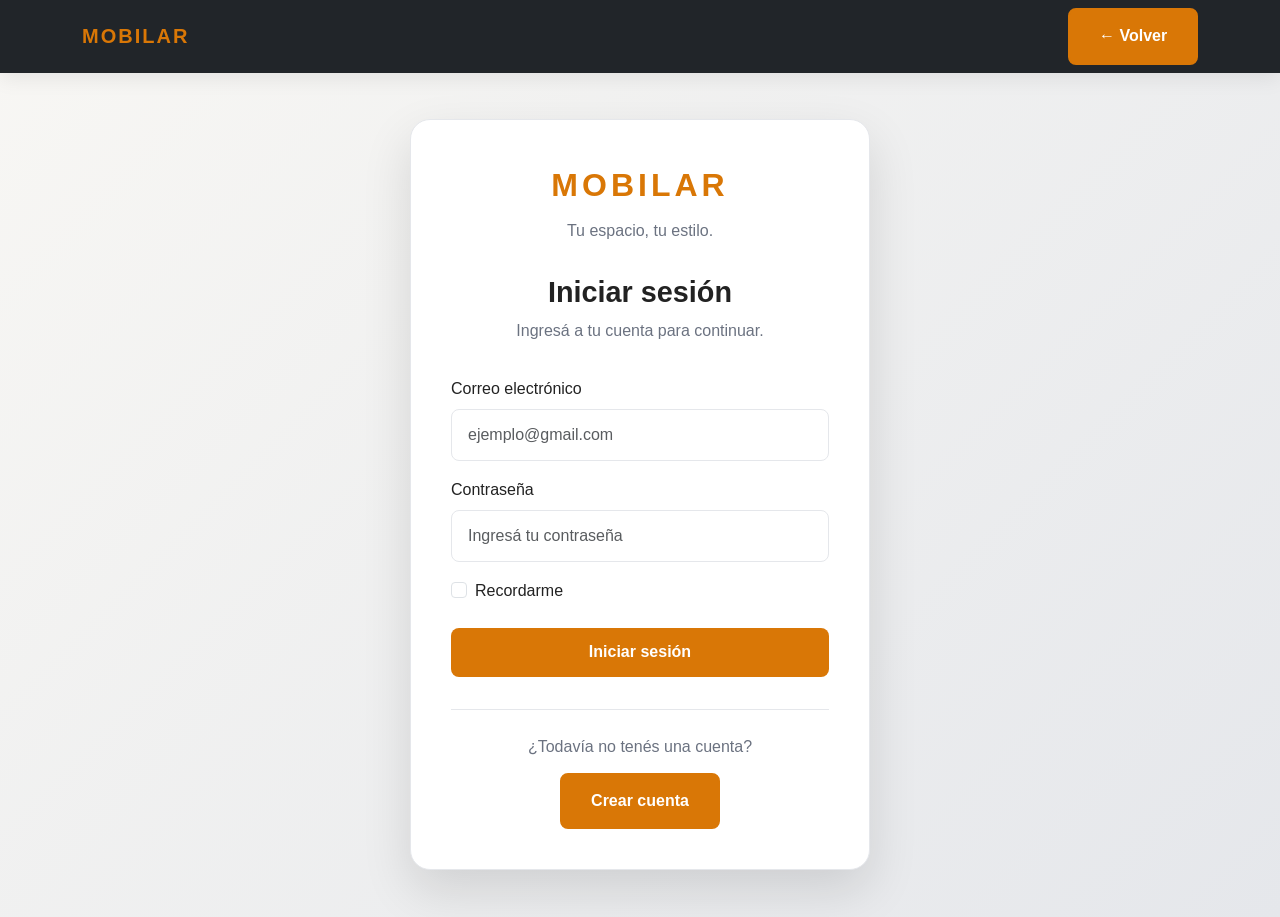
==== cuenta.html @ 986f9ce6 "FIX y funcionalidad de inicio de sesión" ====
<!DOCTYPE html>
<html lang="es">

<head>

    <meta charset="UTF-8">

    <meta
        name="viewport"
        content="width=device-width, initial-scale=1.0"
    >

    <meta
        name="description"
        content="Mi cuenta | Mobilar"
    >

    <title>Mi cuenta | Mobilar</title>

    <link
        rel="icon"
        type="image/png"
        href="img/mobicon.png"
    >

    <link
        href="https://cdn.jsdelivr.net/npm/bootstrap@5.3.3/dist/css/bootstrap.min.css"
        rel="stylesheet"
    >

    <link
        rel="stylesheet"
        href="style.css"
    >

</head>


<body>


    <!-- NAVBAR -->

    <nav class="navbar navbar-dark bg-dark">

        <div class="container">

            <a
                href="index.html"
                class="navbar-brand fw-bold"
            >
                MOBILAR
            </a>

            <a
                href="index.html"
                class="btn btn-outline-light"
            >
                ← Volver
            </a>

        </div>

    </nav>


    <!-- MI CUENTA -->

    <main class="container py-5">

        <div class="row justify-content-center">

            <div class="col-md-8 col-lg-6">

                <div class="card shadow">

                    <div class="card-body p-4">


                        <!-- ENCABEZADO -->

                        <div class="text-center mb-4">

                            <div
                                class="fs-1 mb-2"
                            >
                                👤
                            </div>

                            <h1 class="h3 fw-bold">
                                Mi cuenta
                            </h1>

                            <p
                                class="text-secondary"
                                id="saludo-usuario"
                            >
                                Cargando usuario...
                            </p>

                        </div>


                        <!-- DATOS DEL USUARIO -->

                        <div class="border rounded p-3 mb-4">

                            <h2 class="h5 fw-bold mb-3">
                                Datos de la cuenta
                            </h2>

                            <p class="mb-2">

                                <strong>
                                    Nombre:
                                </strong>

                                <span id="cuenta-nombre">
                                    -
                                </span>

                            </p>

                            <p class="mb-0">

                                <strong>
                                    Correo:
                                </strong>

                                <span id="cuenta-email">
                                    -
                                </span>

                            </p>

                        </div>


                        <!-- CARRITO -->

                        <div class="border rounded p-3 mb-4">

                            <h2 class="h5 fw-bold mb-3">
                                🛒 Mi carrito
                            </h2>

                            <p class="mb-2">

                                <strong>
                                    Productos:
                                </strong>

                                <span id="cuenta-cantidad-carrito">
                                    0
                                </span>

                            </p>

                            <p class="mb-0">

                                <strong>
                                    Total:
                                </strong>

                                <span id="cuenta-total-carrito">
                                    $0
                                </span>

                            </p>

                        </div>


                        <!-- BOTONES -->

                        <div class="d-grid gap-2">

                            <a
                                href="index.html"
                                class="btn btn-warning"
                            >
                                🛒 Ver productos
                            </a>

                            <button
                                type="button"
                                id="cuenta-cerrar-sesion"
                                class="btn btn-outline-danger"
                            >
                                🚪 Cerrar sesión
                            </button>

                        </div>


                        <!-- MENSAJE -->

                        <div
                            id="mensaje-cuenta"
                            class="alert d-none mt-4"
                            role="alert"
                        ></div>


                    </div>

                </div>

            </div>

        </div>

    </main>


    <script src="script.js"></script>

</body>

</html>
---- style.css ----
/*  VARIABLES  */

:root {


--color-primary: #1f2937;
--color-primary-dark: #111827;
--color-secondary: #d97706;
--color-secondary-light: #f59e0b;

--color-background: #f8f7f4;
--color-white: #ffffff;
--color-text: #222222;
--color-text-light: #6b7280;

--color-border: #e5e7eb;

--spacing-xs: 0.5rem;
--spacing-sm: 1rem;
--spacing-md: 1.5rem;
--spacing-lg: 2rem;
--spacing-xl: 4rem;

--border-radius: 12px;
--border-radius-large: 20px;

--shadow: 0 5px 20px rgba(0, 0, 0, 0.08);
--shadow-hover: 0 10px 30px rgba(0, 0, 0, 0.14);

--transition: 0.3s ease;


}

/*  RESET  */

* {
  margin: 0;
  padding: 0;
  box-sizing: border-box;
  }

html {
scroll-behavior: smooth;
}

body {
font-family: Arial, Helvetica, sans-serif;
background-color: var(--color-background);
color: var(--color-text);
line-height: 1.6;
}

a {
text-decoration: none;
color: inherit;
}

ul {
list-style: none;
}

img {
max-width: 100%;
display: block;
}

/* ==================== HEADER ==================== */

.header {
width: 100%;
background-color: var(--color-white);
border-bottom: 1px solid var(--color-border);
position: sticky;
top: 0;
z-index: 1000;
}

/*
.navbar {
width: 90%;
max-width: 1200px;
min-height: 75px;
margin: 0 auto;


display: flex;
align-items: center;
justify-content: space-between;
gap: var(--spacing-md);


}
*/

.logo {
font-size: 1.5rem;
font-weight: 800;
letter-spacing: 2px;
color: var(--color-primary);
}

.nav-links {
display: flex;
align-items: center;
gap: 1.5rem;
}

.nav-links a {
font-size: 0.95rem;
font-weight: 600;
transition: var(--transition);
}

.nav-links a:hover {
color: var(--color-secondary);
}

.cart {
padding: 0.6rem 1rem;
background-color: var(--color-primary);
color: var(--color-white);
border-radius: 8px;
transition: var(--transition);
}

.cart:hover {
background-color: var(--color-secondary);
}


/*  HERO  */

.hero {
width: 90%;
max-width: 1200px;
min-height: 80vh;
margin: 0 auto;

display: flex;
align-items: center;
justify-content: space-between;
gap: 4rem;


}

.hero-content {
flex: 1;
}

.hero-subtitle,
.section-subtitle {
color: var(--color-secondary);
font-size: 0.85rem;
font-weight: 800;
letter-spacing: 2px;
margin-bottom: var(--spacing-sm);
}

.hero h1 {
font-size: clamp(3rem, 6vw, 5.5rem);
line-height: 1.05;
color: var(--color-primary-dark);
margin-bottom: var(--spacing-md);
}

.hero-description {
max-width: 500px;
color: var(--color-text-light);
font-size: 1.1rem;
margin-bottom: var(--spacing-lg);
}

.hero-image {
flex: 1;
display: flex;
justify-content: center;
}

.hero-placeholder {
width: 100%;
max-width: 500px;
height: 500px;


display: flex;
align-items: center;
justify-content: center;

background: linear-gradient(
    135deg,
    #e5e7eb,
    #d1d5db
);

border-radius: var(--border-radius-large);

color: var(--color-primary);
font-size: 2rem;
font-weight: 800;
letter-spacing: 4px;

box-shadow: var(--shadow);


}

/*  BOTONES  */

.btn {
display: inline-block;


padding: 0.9rem 1.8rem;

background-color: var(--color-secondary);
color: var(--color-white);

border: 2px solid var(--color-secondary);
border-radius: 8px;

font-weight: 700;

transition: var(--transition);


}

.btn:hover {
background-color: var(--color-primary);
border-color: var(--color-primary);
transform: translateY(-2px);
}

.btn-light {
background-color: var(--color-white);
color: var(--color-primary);
border-color: var(--color-white);
}

.btn-light:hover {
background-color: transparent;
color: var(--color-white);
}

/*  SECCIONES  */

.section {
width: 90%;
max-width: 1200px;
margin: 0 auto;
padding: var(--spacing-xl) 0;
}

.section-header {
text-align: center;
max-width: 700px;
margin: 0 auto 3rem;
}

.section-header h2 {
font-size: 2.5rem;
color: var(--color-primary-dark);
margin-bottom: var(--spacing-sm);
}

.section-header > p:last-child {
color: var(--color-text-light);
}

/*  CATEGORÍAS  */

.categories {
display: flex;
gap: var(--spacing-md);
flex-wrap: wrap;
}

.category-card {
flex: 1 1 240px;


padding: var(--spacing-lg);

background-color: var(--color-white);
border: 1px solid var(--color-border);
border-radius: var(--border-radius);

box-shadow: var(--shadow);

transition: var(--transition);


}

.category-card:hover {
transform: translateY(-5px);
box-shadow: var(--shadow-hover);
}

.category-icon {
font-size: 3rem;
margin-bottom: var(--spacing-sm);
}

.category-card h3 {
font-size: 1.3rem;
margin-bottom: var(--spacing-xs);
}

.category-card p {
color: var(--color-text-light);
margin-bottom: var(--spacing-md);
}

.category-card a {
color: var(--color-secondary);
font-weight: 700;
}

/*  PRODUCTOS  */

.products-section {
max-width: 1400px;
}

.products-grid {
display: grid;


grid-template-columns: repeat(3, 1fr);

gap: var(--spacing-lg);


}

.product-card {
background-color: var(--color-white);
border: 1px solid var(--color-border);
border-radius: var(--border-radius);


overflow: hidden;

box-shadow: var(--shadow);

transition: var(--transition);


}

.product-card:hover {
transform: translateY(-5px);
box-shadow: var(--shadow-hover);
}

.product-image {
width: 100%;
height: 250px;


display: flex;
align-items: center;
justify-content: center;

background-color: #eeeeee;

font-size: 5rem;


}

.product-info {
padding: var(--spacing-md);
}

.product-category {
font-size: 0.8rem;
color: var(--color-secondary);
font-weight: 700;
text-transform: uppercase;
}

.product-info h3 {
font-size: 1.3rem;
margin: 0.4rem 0;
}

.product-info p {
color: var(--color-text-light);
margin-bottom: var(--spacing-md);
}

.product-bottom {
display: flex;
align-items: center;
justify-content: space-between;
gap: var(--spacing-sm);
}

.price {
font-size: 1.2rem;
font-weight: 800;
color: var(--color-primary);
}

.product-btn {
padding: 0.6rem 1rem;


background-color: var(--color-primary);
color: var(--color-white);

border-radius: 6px;

font-size: 0.85rem;
font-weight: 700;

transition: var(--transition);


}

.product-btn:hover {
background-color: var(--color-secondary);
}

/* ==================== OFERTAS ==================== */

.offers-section {
    min-height: 450px;

    display: flex;
    align-items: center;

    padding: 5rem 5%;

    background-color: var(--color-primary);

    color: var(--color-white);
}


.offer-content {
    width: 90%;
    max-width: 1200px;

    margin: 0 auto;

    display: flex;
    align-items: center;
    justify-content: space-between;

    gap: 4rem;
}


.offer-text {
    flex: 1;
}


.offer-text h2 {
    font-size: clamp(2.5rem, 5vw, 4.5rem);

    line-height: 1.05;

    margin-bottom: var(--spacing-md);
}


.offer-text p:not(.section-subtitle) {
    max-width: 600px;

    margin-bottom: var(--spacing-lg);

    color: #d1d5db;

    font-size: 1.05rem;
}


/* OFERTA DESTACADA */

.offer-highlight {
    width: 280px;
    height: 280px;

    flex-shrink: 0;

    display: flex;
    flex-direction: column;

    align-items: center;
    justify-content: center;

    background-color: var(--color-secondary);

    border-radius: 50%;

    box-shadow: 0 15px 40px rgba(0, 0, 0, 0.25);

    text-align: center;
}


.offer-label {
    font-size: 0.9rem;

    font-weight: 800;

    letter-spacing: 3px;
}


.offer-highlight strong {
    font-size: 4.5rem;

    line-height: 1;

    margin: 0.5rem 0;
}


.offer-highlight > span:not(.offer-label) {
    font-size: 1.5rem;

    font-weight: 800;
}


.offer-highlight p {
    margin-top: 0.5rem;

    font-size: 0.9rem;
}

.offer-content {
width: 90%;
max-width: 800px;
margin: 0 auto;
}

.offer-content h2 {
font-size: clamp(2.5rem, 5vw, 4rem);
line-height: 1.1;
margin-bottom: var(--spacing-md);
}

.offer-content p:not(.section-subtitle) {
max-width: 600px;
margin-bottom: var(--spacing-lg);
color: #d1d5db;
}

/*  NOSOTROS  */

.about-section {
padding-top: 6rem;
padding-bottom: 6rem;
}

.about-content {
display: flex;
align-items: center;
gap: 5rem;
}

.about-text {
flex: 1;
}

.about-text h2 {
font-size: 2.8rem;
line-height: 1.2;
margin-bottom: var(--spacing-md);
}

.about-text p:not(.section-subtitle) {
    .about-stats {
    display: flex;

    gap: 2rem;

    margin-top: 2rem;

    padding-top: 2rem;

    border-top: 1px solid var(--color-border);
}


.stat {
    display: flex;

    flex-direction: column;
}


.stat strong {
    font-size: 1.8rem;

    color: var(--color-secondary);
}


.stat span {
    color: var(--color-text-light);

    font-size: 0.85rem;
}
color: var(--color-text-light);
margin-bottom: var(--spacing-sm);
}

.about-box {
flex: 1;


min-height: 300px;

display: flex;
flex-direction: column;
align-items: center;
justify-content: center;

background-color: var(--color-primary);

border-radius: var(--border-radius-large);

color: var(--color-white);

box-shadow: var(--shadow);


}

.about-box span {
font-size: 2.5rem;
font-weight: 800;
letter-spacing: 5px;
}

.about-box p {
color: #d1d5db;
margin-top: var(--spacing-sm);
}

/*  CONTACTO  */

.contact-section {
max-width: 800px;
}

.contact-form {
background-color: var(--color-white);

padding: var(--spacing-lg);

border: 1px solid var(--color-border);
border-radius: var(--border-radius);

box-shadow: var(--shadow);


}

.form-group {
display: flex;
flex-direction: column;


margin-bottom: var(--spacing-md);


}

.form-group label {
margin-bottom: var(--spacing-xs);
font-weight: 700;
}

.form-group input,
.form-group textarea {
width: 100%;


padding: 0.9rem;

border: 1px solid var(--color-border);
border-radius: 8px;

font-family: inherit;
font-size: 1rem;

outline: none;

transition: var(--transition);


}

.form-group input:focus,
.form-group textarea:focus {
border-color: var(--color-secondary);
box-shadow: 0 0 0 3px rgba(217, 119, 6, 0.1);
}

.form-group textarea {
resize: vertical;
}

/*  CARRITO  */

.cart-section {
padding: 5rem 5%;


background-color: #eeeeee;

text-align: center;


}

.cart-content h2 {
font-size: 2rem;
margin-bottom: var(--spacing-sm);
}

.cart-content p {
color: var(--color-text-light);
margin-bottom: var(--spacing-md);
}

/*  FOOTER  */

.footer {
background-color: var(--color-primary-dark);
color: var(--color-white);
padding-top: 4rem;
}

.footer-content {
width: 90%;
max-width: 1200px;
margin: 0 auto;


display: grid;
grid-template-columns: 2fr 1fr 1fr 1.5fr;

gap: 3rem;

padding-bottom: 3rem;


}

.footer-brand h2 {
letter-spacing: 3px;
margin-bottom: var(--spacing-sm);
}

.footer-brand p {
color: #9ca3af;
}

.footer-links,
.footer-contact {
display: flex;
flex-direction: column;
gap: 0.6rem;
}

.footer-links h3,
.footer-contact h3 {
margin-bottom: var(--spacing-xs);
}

.footer-links a {
color: #9ca3af;
transition: var(--transition);
}

.footer-links a:hover {
color: var(--color-secondary-light);
}

.footer-contact p {
color: #9ca3af;
}

.footer-bottom {
border-top: 1px solid #374151;


padding: var(--spacing-md);

text-align: center;

color: #9ca3af;

font-size: 0.85rem;


}

/* 
RESPONSIVE DESIGN
 */

/*  TABLET  */

@media (max-width: 900px) {

        .about-stats {
        justify-content: center;

        flex-wrap: wrap;
    }

.nav-links {
    gap: 0.8rem;
}


.nav-links a {
    font-size: 0.85rem;
}


.hero {
    min-height: auto;
    padding: 5rem 0;
    gap: 2rem;
}


.hero-placeholder {
    height: 400px;
}


.products-grid {
    grid-template-columns: repeat(2, 1fr);
}


.about-content {
    gap: 2rem;
}


.footer-content {
    grid-template-columns: repeat(2, 1fr);
}

}

/*  CELULAR  */

@media (max-width: 650px) {

        .about-stats {
        justify-content: center;

        flex-wrap: wrap;
    }
        .offer-content {
        flex-direction: column;

        text-align: center;
    }


    .offer-highlight {
        width: 220px;
        height: 220px;
    }


    .offer-highlight strong {
        font-size: 3.5rem;
    }

    /*
.navbar {
    flex-wrap: wrap;
    padding: 1rem 0;
}
*/

/*
.nav-links {
    order: 3;

    width: 100%;

    justify-content: center;

    flex-wrap: wrap;

    gap: 0.8rem;

}
*/

.hero {
    flex-direction: column;

    align-items: flex-start;

    padding: 4rem 0;
}


.hero h1 {
    font-size: 3rem;
}


.hero-image {
    width: 100%;
}


.hero-placeholder {
    height: 300px;
}


.section {
    padding: 4rem 0;
}


.section-header h2 {
    font-size: 2rem;
}


.products-grid {
    grid-template-columns: 1fr;
}


.about-content {
    flex-direction: column;
}


.about-text h2 {
    font-size: 2.2rem;
}


.about-box {
    width: 100%;
    min-height: 250px;
}


.footer-content {
    grid-template-columns: 1fr;
}

@media (max-width: 650px) {

        .about-stats {
        justify-content: center;

        flex-wrap: wrap;
    }

        .offer-content {
        flex-direction: column;

        text-align: center;
    }


    .offer-highlight {
        width: 220px;
        height: 220px;
    }


    .offer-highlight strong {
        font-size: 3.5rem;
    }

    .products-tools {
        flex-direction: column;
        align-items: stretch;
    }

    .filter-box {
        min-width: 100%;
    }

}

}

/*  CELULAR PEQUEÑO  */

@media (max-width: 400px) {

        .about-stats {
        justify-content: center;

        flex-wrap: wrap;
    }

    /*
.navbar {
    width: 92%;
}
*/

.nav-links {
    font-size: 0.8rem;
}


.cart {
    font-size: 0.85rem;
}


.hero h1 {
    font-size: 2.5rem;
}


.product-bottom {
    flex-direction: column;
    align-items: flex-start;
}


.product-btn {
    width: 100%;
    text-align: center;
}

@media (max-width: 650px) {

        .about-stats {
        justify-content: center;

        flex-wrap: wrap;
    }

        .offer-content {
        flex-direction: column;

        text-align: center;
    }


    .offer-highlight {
        width: 220px;
        height: 220px;
    }


    .offer-highlight strong {
        font-size: 3.5rem;
    }

    .products-tools {
        flex-direction: column;
        align-items: stretch;
    }

    .filter-box {
        min-width: 100%;
    }

}

}

/*  PRODUCT TOOLS  */

.products-tools {
    display: flex;
    justify-content: space-between;
    align-items: end;
    gap: 2rem;

    margin-bottom: 2rem;
    padding: 1.5rem;

    background-color: var(--color-white);

    border: 1px solid var(--color-border);
    border-radius: var(--border-radius);

    box-shadow: var(--shadow);
}


.search-box,
.filter-box {
    display: flex;
    flex-direction: column;
    gap: 0.5rem;
}


.search-box {
    flex: 1;
}


.search-box label,
.filter-box label {
    font-size: 0.9rem;
    font-weight: 700;
}


.search-box input,
.filter-box select {
    padding: 0.9rem 1rem;

    border: 1px solid var(--color-border);
    border-radius: 8px;

    background-color: var(--color-white);

    font-family: inherit;
    font-size: 1rem;

    outline: none;

    transition: var(--transition);
}


.search-box input:focus,
.filter-box select:focus {
    border-color: var(--color-secondary);

    box-shadow:
        0 0 0 3px rgba(217, 119, 6, 0.1);
}


.filter-box {
    min-width: 220px;
}

/* TP3 - PERSONALIZACIÓN BOOTSTRAP */

.navbar {
    box-shadow: var(--shadow);
}


.navbar-brand {
    letter-spacing: 2px;

    color: var(--color-secondary) !important;
}


.navbar-brand:hover {
    color: #f59e0b !important;
}


.navbar .nav-link {
    transition: var(--transition);
}


.navbar .nav-link:hover {
    color: var(--color-secondary);
}


.navbar .btn-warning {
    font-weight: 700;

    border: none;

    transition: var(--transition);
}


.navbar .btn-warning:hover {
    transform: translateY(-2px);

    box-shadow:
        0 8px 20px rgba(0, 0, 0, 0.2);
}

/* TP3 - PRODUCTOS */


.productos-descripcion {
    max-width: 650px;
}


.producto-imagen {
    min-height: 220px;

    background:
        linear-gradient(
            135deg,
            #f8f9fa,
            #e9ecef
        );

    font-size: 5rem;
}


.producto .card {
    border: none;

    border-radius: 1rem;

    overflow: hidden;

    transition:
        transform 0.3s ease,
        box-shadow 0.3s ease;
}


.producto .card:hover {
    transform: translateY(-6px);

    box-shadow:
        0 15px 35px rgba(0, 0, 0, 0.12) !important;
}


.producto .btn-warning {
    font-weight: 700;
}

/* TP3 - CONTACTO */


.contacto-descripcion {
    max-width: 650px;
}


.contacto-card {
    border-radius: 1rem;
}


.contacto-info {
    padding: 1rem;
}


.contacto-icono {
    width: 45px;
    height: 45px;

    min-width: 45px;

    display: flex;

    align-items: center;
    justify-content: center;

    border-radius: 0.75rem;

    background-color: var(--color-secondary);

    font-size: 1.25rem;
}


#form-contacto .form-control,
#form-contacto .form-select {
    border-radius: 0.6rem;

    padding: 0.75rem;

    border: 1px solid #dee2e6;

    transition:
        border-color 0.2s ease,
        box-shadow 0.2s ease;
}


#form-contacto .form-control:focus,
#form-contacto .form-select:focus {

    border-color: var(--color-secondary);

    box-shadow:
        0 0 0 0.2rem rgba(245, 158, 11, 0.2);
}


#form-contacto textarea {
    resize: vertical;
}


#form-contacto .btn-warning {
    border-radius: 0.6rem;

    transition:
        transform 0.2s ease,
        box-shadow 0.2s ease;
}


#form-contacto .btn-warning:hover {
    transform: translateY(-2px);

    box-shadow:
        0 8px 20px rgba(0, 0, 0, 0.12);
}


@media (max-width: 767.98px) {

    .contacto-info {
        padding: 0;
    }

}

/* TP3 - FOOTER */


#footer {
    margin-top: 0;
}


.footer-link {
    color: rgba(255, 255, 255, 0.7);

    text-decoration: none;

    transition: var(--transition);
}


.footer-link:hover {
    color: var(--color-secondary);
}


#footer hr {
    opacity: 0.25;
}

/*  TP4 - FILTROS DE PRODUCTOS */


.filtro-categoria {
    transition:
        transform 0.2s ease,
        box-shadow 0.2s ease;
}


.filtro-categoria:hover {
    transform: translateY(-2px);
}


.filtro-categoria.activo {
    box-shadow:
        0 5px 15px rgba(0, 0, 0, 0.15);
}


/* MOBILAR - LOGIN*/

.login-page {
    min-height: 100vh;

    background:
        linear-gradient(
            135deg,
            #f8f7f4,
            #e5e7eb
        );
}


/* CONTENEDOR */

.login-container {
    min-height: calc(100vh - 56px);

    display: flex;

    align-items: center;

    justify-content: center;

    padding: 2rem 1rem;
}


/* TARJETA */

.login-card {
    width: 100%;

    max-width: 460px;

    padding: 2.5rem;

    background-color: var(--color-white);

    border-radius: 20px;

    box-shadow:
        0 20px 50px rgba(0, 0, 0, 0.12);

    border: 1px solid var(--color-border);
}


/* CABECERA */

.login-header {
    text-align: center;

    margin-bottom: 2rem;
}


.login-logo {
    color: var(--color-secondary);

    font-size: 2rem;

    font-weight: 800;

    letter-spacing: 4px;
}


.login-header p {
    color: var(--color-text-light);

    margin-top: 0.4rem;

    margin-bottom: 0;
}


/* TÍTULO */

.login-card h1 {
    text-align: center;

    font-size: 1.8rem;

    font-weight: 700;

    margin-bottom: 0.5rem;
}


.login-description {
    text-align: center;

    color: var(--color-text-light);

    margin-bottom: 2rem;
}


/* INPUTS */

.login-card .form-control {
    padding: 0.8rem 1rem;

    border-radius: 8px;

    border: 1px solid var(--color-border);

    transition:
        border-color 0.2s ease,
        box-shadow 0.2s ease;
}


.login-card .form-control:focus {
    border-color: var(--color-secondary);

    box-shadow:
        0 0 0 3px rgba(217, 119, 6, 0.15);
}


/* BOTÓN LOGIN */

.login-button {
    padding: 0.8rem;

    font-weight: 700;

    border: none;

    transition:
        transform 0.2s ease,
        box-shadow 0.2s ease;
}


.login-button:hover {
    transform: translateY(-2px);

    box-shadow:
        0 8px 20px rgba(217, 119, 6, 0.25);
}


/* REGISTRO */

.login-register {
    text-align: center;

    margin-top: 2rem;

    padding-top: 1.5rem;

    border-top: 1px solid var(--color-border);
}


.login-register p {
    color: var(--color-text-light);

    margin-bottom: 0.8rem;
}


/* RESPONSIVE */

@media (max-width: 500px) {

    .login-card {
        padding: 1.5rem;
    }

    .login-logo {
        font-size: 1.7rem;
    }

}
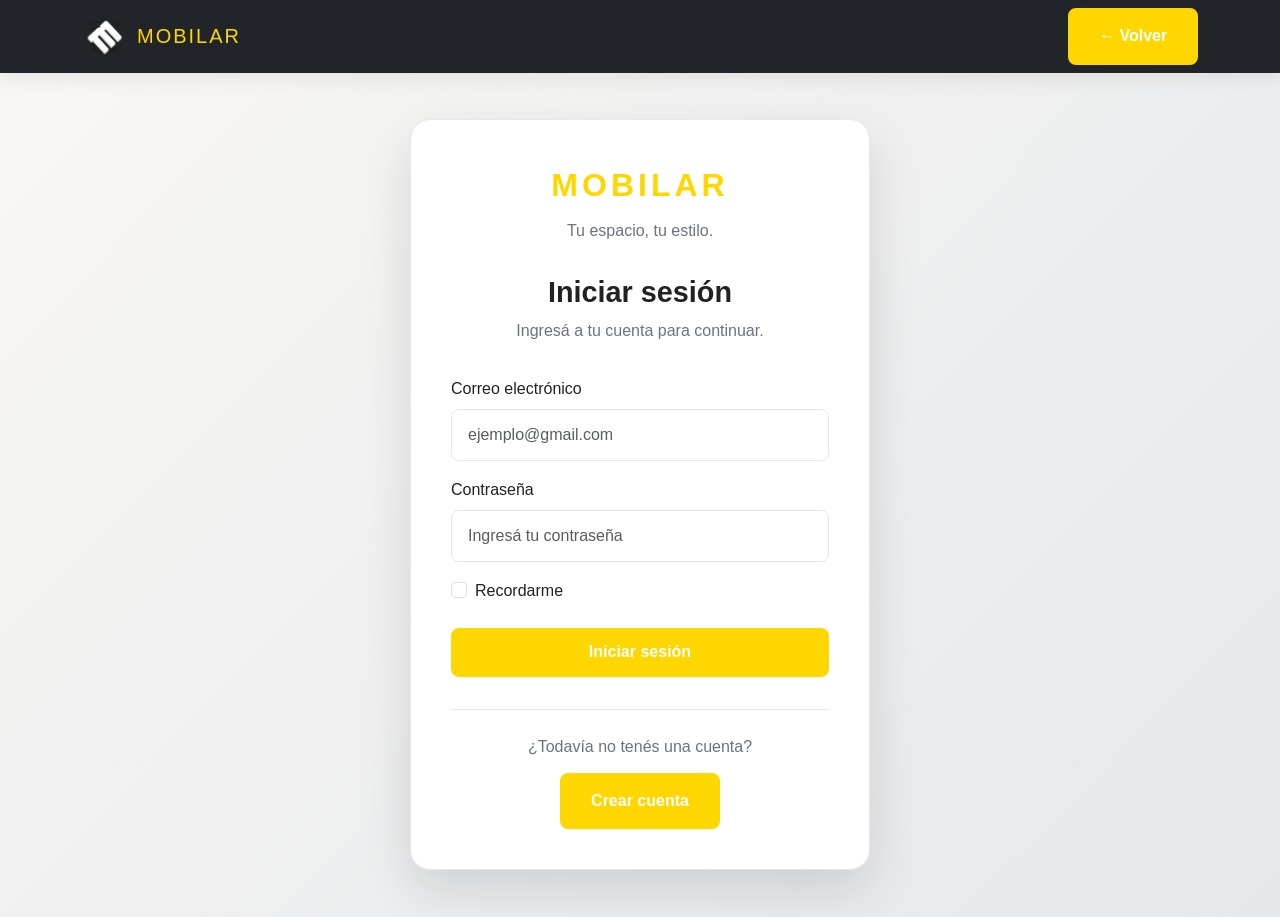
==== commit ef7afe83: "Correcciones del LOGO" ====
--- a/cuenta.html
+++ b/cuenta.html
@@ -46,12 +46,15 @@
 
         <div class="container">
 
-            <a
-                href="index.html"
-                class="navbar-brand fw-bold"
-            >
-                MOBILAR
-            </a>
+            <a class="navbar-brand d-flex align-items-center" href="index.html"> 
+        <img src="img/logo.png" 
+        alt="Logo de Mobilar" 
+        class="logo-mobilar" 
+        > 
+        <span> 
+            MOBILAR 
+        </span> 
+    </a>
 
             <a
                 href="index.html"
--- a/style.css
+++ b/style.css
@@ -7,7 +7,7 @@
 
 --color-primary: #1f2937;
 --color-primary-dark: #111827;
---color-secondary: #d97706;
+--color-secondary: #FFD700;
 --color-secondary-light: #f59e0b;
 
 --color-background: #f8f7f4;
@@ -1568,3 +1568,9 @@
 
 }
 
+.logo-mobilar {
+    width: 45px;
+    height: 45px;
+    object-fit: contain;
+    margin-right: 10px;
+}
